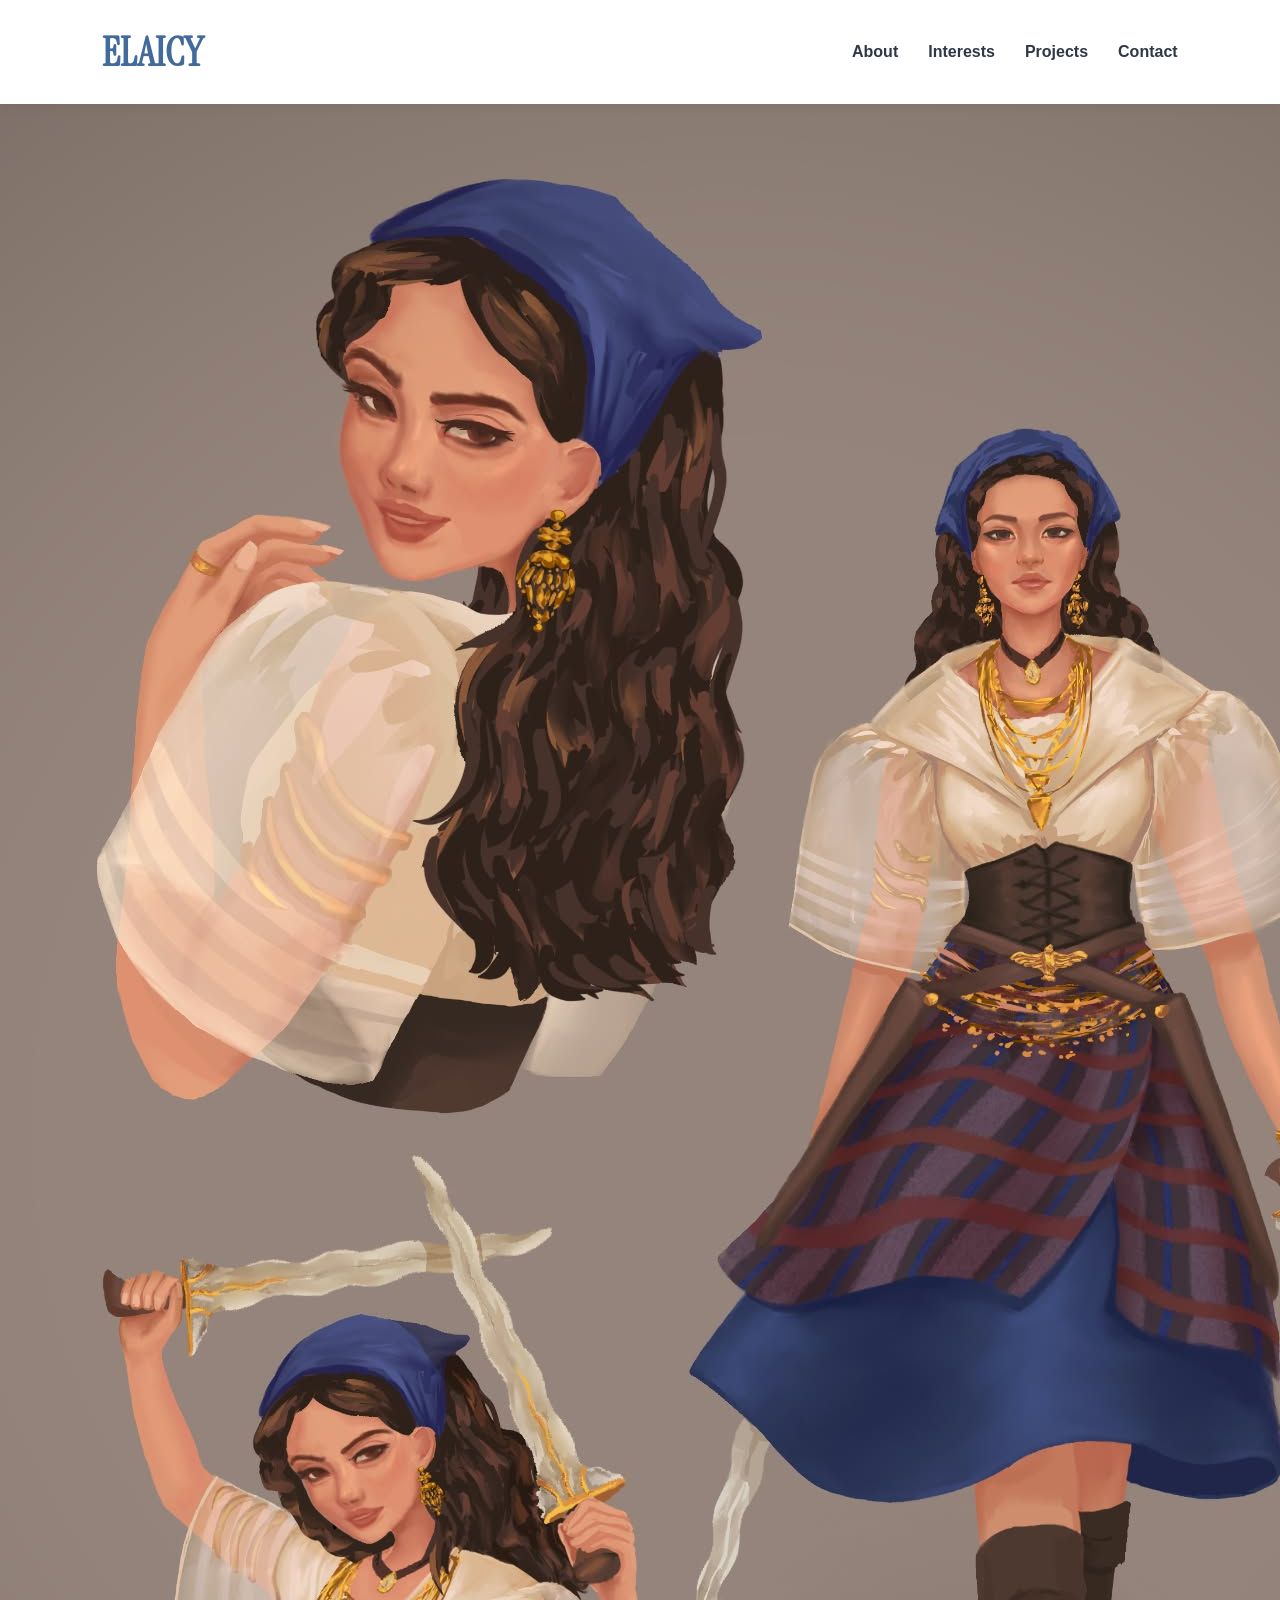
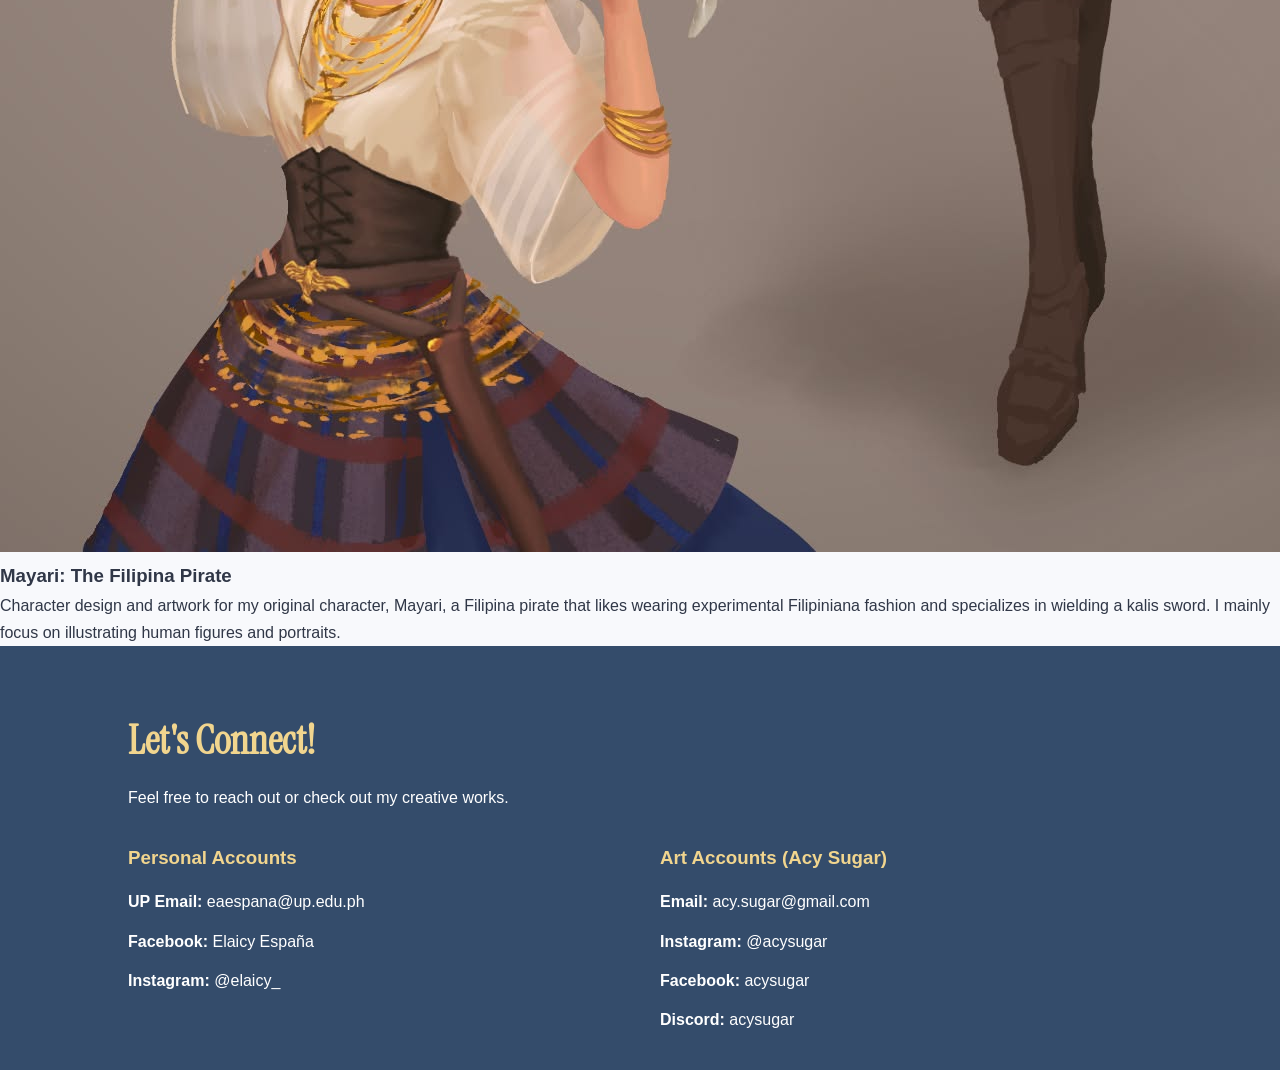
==== ang-namamanang-sakit.html @ eed2bb79 "Add HTML structure for creative portfolio This file contains the HTML structure for Elaicy A. España" ====
<!DOCTYPE html>
<html lang="en">
<head>
    <meta charset="UTF-8">
    <meta name="viewport" content="width=device-width, initial-scale=1.0">
    <meta name="description" content="Elaicy A. España's personal and creative portfolio featuring digital art, multimedia projects, and creative interests.">

    <title>Elaicy's Profile | Creative Portfolio</title>

    <link rel="stylesheet" href="mystyles.css">
    <link rel="preconnect" href="https://fonts.googleapis.com">
    <link rel="preconnect" href="https://fonts.gstatic.com" crossorigin>
    <link href="https://fonts.googleapis.com/css2?family=Instrument+Serif:ital@0;1&display=swap" rel="stylesheet">
</head>

<body>

    <header class="site-header">
        <nav class="navbar" aria-label="Main navigation">
            <h2 class="logo">ELAICY</h2>
            <ul class="nav-links">
                <li><a href="#about">About</a></li>
                <li><a href="#interests">Interests</a></li>
                <li><a href="#projects">Projects</a></li>
                <li><a href="#contact">Contact</a></li>
            </ul>
        </nav>
    </header>

    <main>
      <div class="project-page-image">
        <img src="images/mayari.png" alt="Mayari, the Filipina pirate character design" loading="lazy">
      </div>
      <div class="project-page-desc">
        <h3>Mayari: The Filipina Pirate</h3>
        <p>
        Character design and artwork for my original
        character, Mayari, a Filipina pirate that likes
        wearing experimental Filipiniana fashion and
        specializes in wielding a kalis sword.

        I mainly focus on illustrating human figures
        and portraits.
        </p>
      </div>
    </main>

     <footer class="site-footer" id="contact">
        <h2 class="header-special">Let's Connect!</h2>
        <p>Feel free to reach out or check out my creative works.</p>
        <div class="contact-grid">
            <div>
                <h3>Personal Accounts</h3>
                <ul>
                    <li>
                        <strong>UP Email:</strong>
                        <a href="mailto:eaespana@up.edu.ph">
                            eaespana@up.edu.ph
                        </a>
                    </li>
                    <li>
                        <strong>Facebook:</strong>
                        <a href="https://www.facebook.com/acyespana"
                           target="_blank"
                           rel="noopener noreferrer">
                            Elaicy España
                        </a>
                    </li>
                    <li>
                        <strong>Instagram:</strong>
                        <a href="https://www.instagram.com/elaicy_/"
                           target="_blank"
                           rel="noopener noreferrer">
                            @elaicy_
                        </a>
                    </li>
                </ul>
            </div>
            <div>
                <h3>Art Accounts (Acy Sugar)</h3>
                <ul>
                    <li>
                        <strong>Email:</strong>
                        <a href="mailto:acy.sugar@gmail.com">
                            acy.sugar@gmail.com
                        </a>
                    </li>
                    <li>
                        <strong>Instagram:</strong>
                        <a href="https://www.instagram.com/acysugar/"
                           target="_blank"
                           rel="noopener noreferrer">
                            @acysugar
                        </a>
                    </li>
                    <li>
                        <strong>Facebook:</strong>
                        <a href="https://www.facebook.com/profile.php?id=100063966826415"
                           target="_blank"
                           rel="noopener noreferrer">
                            acysugar
                        </a>
                    </li>
                    <li>
                        <strong>Discord:</strong>
                        <a href="https://discord.com/users/780408854332178442"
                           target="_blank"
                           rel="noopener noreferrer">
                            acysugar
                        </a>
                    </li>
                </ul>
            </div>
        </div>
    </footer>
</body>
</html>
---- mystyles.css ----
* {
    margin: 0;
    padding: 0;
    box-sizing: border-box;
}

html {
    scroll-behavior: smooth;
    scroll-padding-top: 90px;
}

body {
    font-family: Arial, Helvetica, sans-serif;
    background-color: #f8f9fc;
    color: #303747;
    line-height: 1.7;
}

.site-header {
    background-color: #ffffff;
    padding: 18px 8%;
    position: sticky;
    top: 0;
    z-index: 100;
    box-shadow: 0 2px 12px rgba(0, 0, 0, 0.06);
}

.navbar {
    display: flex;
    justify-content: space-between;
    align-items: center;
    gap: 20px;
}

.logo {
    color: #426b9b;
    font-family: "Instrument Serif", serif;
    font-size: 2.5rem;
}

.nav-links {
    display: flex;
    list-style: none;
    gap: 30px;
}

.nav-links a {
    text-decoration: none;
    color: #303747;
    font-weight: bold;
    transition: color 0.3s ease;
}

.nav-links a:hover {
    color: #e2ad42;
}

.about-section {
    display: flex;
    align-items: center;
    justify-content: center;
    gap: 55px;

    padding: 90px 10%;
    max-width: 1400px;
    margin: auto;
}

.profile-pic {
    flex: 1;
    max-width: 380px;
}

.profile-pic img {
    width: 100%;
    height: auto;
    display: block;
    border-radius: 20px;
    box-shadow: -12px 12px 0 #e9d28d;
}

.header-special {
    font-family: "Instrument Serif", serif;
}

.about-content {
    flex: 1.5;
}

.subtitle {
    color: #b88b36;
    font-weight: bold;
    letter-spacing: 3px;
    font-size: 0.8rem;
    margin-bottom: 12px;
}

.about-content h1 {
    color: #426b9b;
    line-height: 1.2;
    margin-bottom: 22px;
}

.about-content p {
    margin-bottom: 15px;
}

.bonus {
    background-color: #edf2fa;
    padding: 15px;
    border-left: 4px solid #e2ad42;
    border-radius: 5px;
}

.interests-section,
.projects-section {
    padding: 75px 10%;
    text-align: center;
}

.interests-section h2,
.projects-section h2 {
    color: #426b9b;
    margin-bottom: 10px;
}

.section-intro {
    color: #777f8e;
    margin-bottom: 35px;
}

.interests-grid {
    display: grid;
    grid-template-columns: repeat(3, 1fr);
    gap: 25px;
    text-align: left;
}

.interest-card {
    background-color: #ffffff;
    padding: 30px;
    border-radius: 15px;
    border-bottom: 5px solid #e9d28d;
    box-shadow: 0 5px 20px rgba(0, 0, 0, 0.04);
    transition: transform 0.3s ease;
}

.interest-card:hover {
    transform: translateY(-7px);
}

.interest-card h3 {
    color: #426b9b;
    margin-bottom: 12px;
}

.projects-section {
    background-color: #edf2fa;
}

.projects-grid {
    display: grid;
    grid-template-columns: repeat(2, 1fr);
    gap: 30px;
    text-align: left;
}

.project-card {
    background-color: #ffffff;
    border-radius: 15px;
    overflow: hidden;
    box-shadow: 0 5px 20px rgba(0, 0, 0, 0.05);
    transition: transform 0.3s ease,
                box-shadow 0.3s ease;
}

.project-card:hover {
    transform: translateY(-6px);
    box-shadow: 0 10px 25px rgba(0, 0, 0, 0.1);
}

.project-card img {
    width: 100%;
    height: 280px;
    object-fit: cover;
    display: block;
}

.project-content {
    padding: 25px;
}

.project-content h3 {
    color: #426b9b;
    margin-bottom: 12px;
    font-size: 1.3rem;
}

.project-content p {
    color: #555e6d;
}

.site-footer {
    background-color: #344c6b;
    color: #ffffff;
    padding: 60px 10% 25px;
}

.site-footer h2 {
    color: #f1d58e;
    font-size: 2.5rem;
    margin-bottom: 10px;
}

.site-footer > p {
    margin-bottom: 30px;
}

.contact-grid {
    display: grid;
    grid-template-columns: repeat(2, 1fr);
    gap: 40px;
}

.contact-grid h3 {
    color: #f1d58e;
    margin-bottom: 15px;
}

.contact-grid ul {
    list-style: none;
}

.contact-grid li {
    margin-bottom: 12px;
}

.contact-grid a {
    color: #ffffff;
    text-decoration: none;
    transition: color 0.3s ease;
}

.contact-grid a:hover {
    color: #f1d58e;
    text-decoration: underline;
}

.copyright {
    text-align: center;
    font-size: 13px;
    margin-top: 50px;
    padding-top: 20px;
    border-top: 1px solid rgba(255, 255, 255, 0.2);
    color: #dce3ed;
}

@media screen and (max-width: 768px) {

    .site-header {
        padding: 15px 5%;
    }

    .navbar {
        flex-direction: column;
        gap: 12px;
    }

    .nav-links {
        gap: 20px;
    }

    .about-section {
        flex-direction: column;
        padding: 55px 7%;
        text-align: center;
    }

    .profile-pic {
        max-width: 300px;
    }

    .about-content h1 {
        font-size: 30px;
    }

    .interests-section,
    .projects-section {
        padding: 55px 7%;
    }

    .interests-grid,
    .projects-grid {
        grid-template-columns: 1fr;
    }

    .contact-grid {
        grid-template-columns: 1fr;
        gap: 25px;
    }

    .site-footer {
        padding: 45px 7% 20px;
    }
}

@media screen and (max-width: 400px) {

    .logo {
        font-size: 21px;
    }

    .nav-links {
        gap: 14px;
    }

    .nav-links a {
        font-size: 14px;
    }

    .project-card img {
        height: 220px;
    }
}

a:focus-visible {
    outline: 3px solid #e2ad42;
    outline-offset: 4px;
}

@media (prefers-reduced-motion: reduce) {
    html {
        scroll-behavior: auto;
    }

    *,
    *::before,
    *::after {
        transition-duration: 0.01ms !important;
        animation-duration: 0.01ms !important;
    }
}
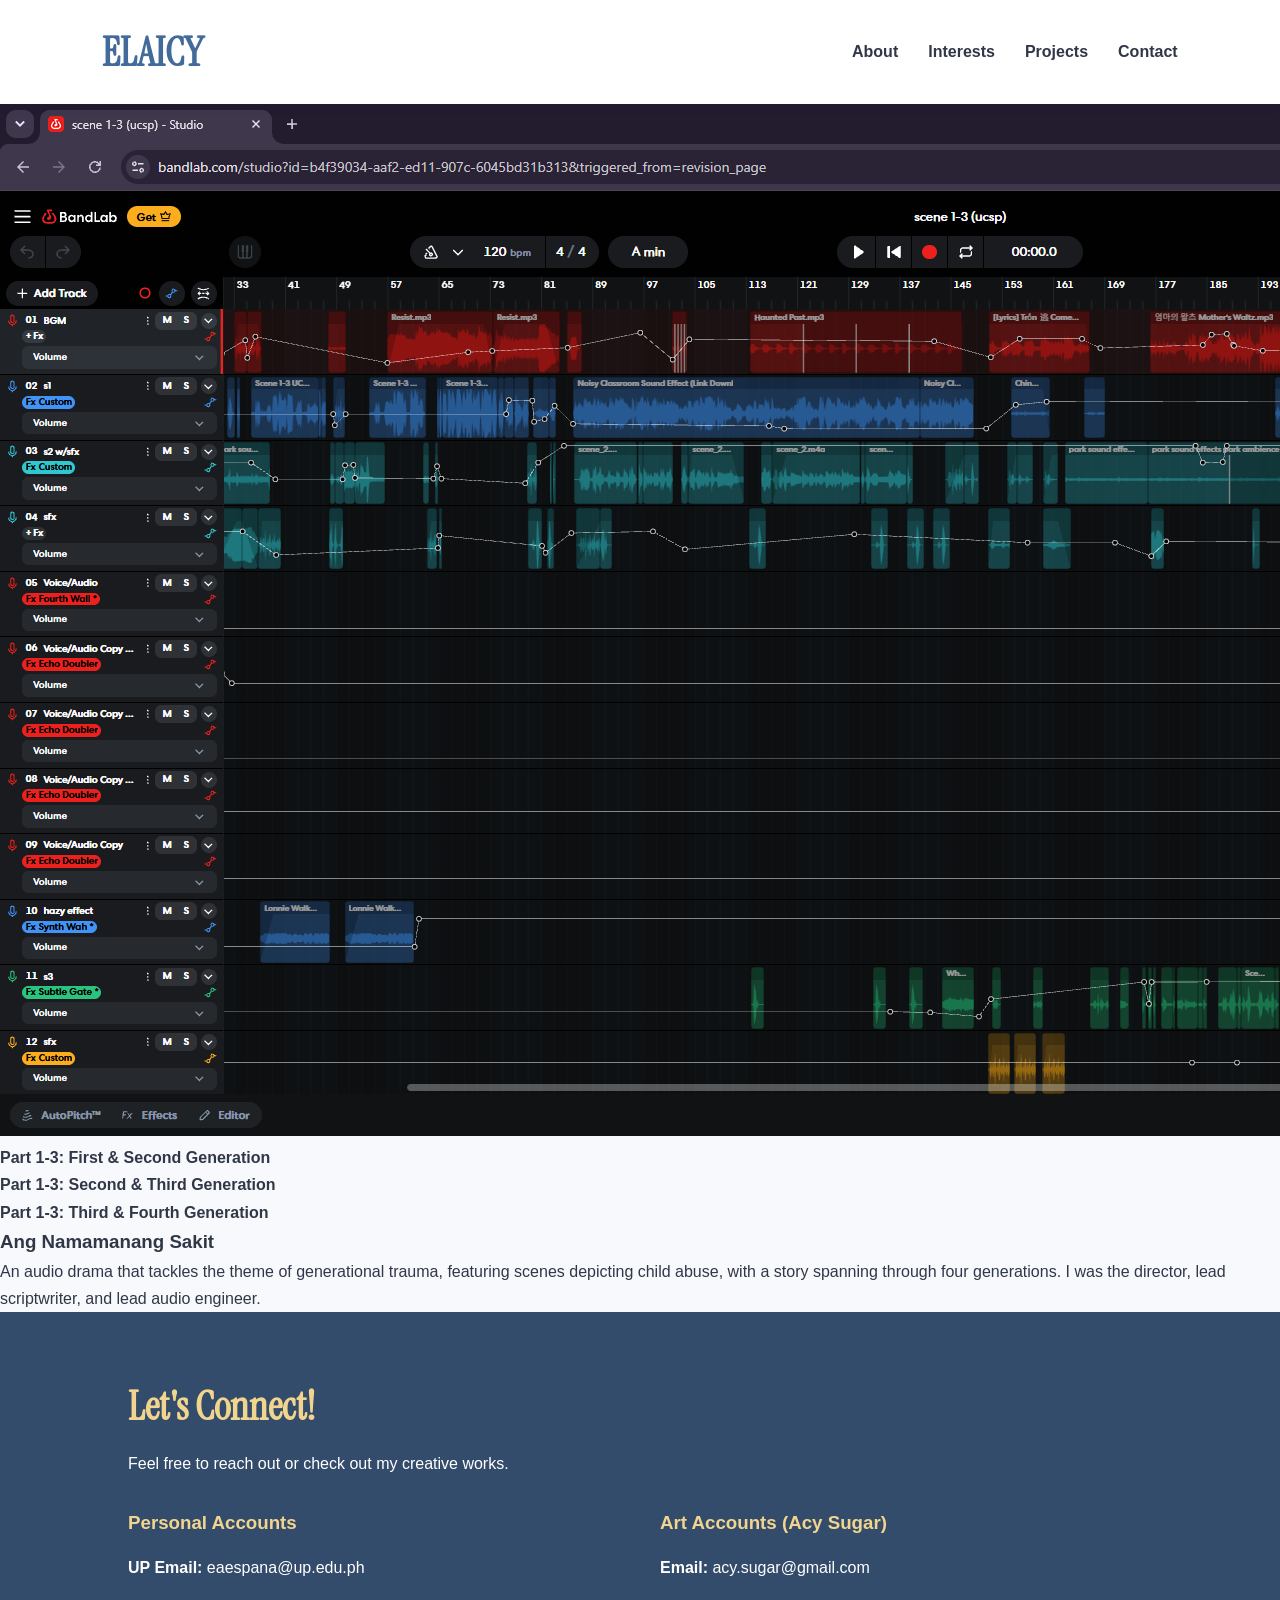
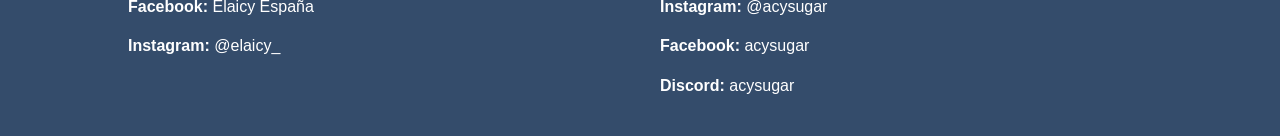
==== commit bc0d7e07: "Modify title and enhance audio project details Updated the title and added audio sections for the pr" ====
--- a/ang-namamanang-sakit.html
+++ b/ang-namamanang-sakit.html
@@ -5,7 +5,7 @@
     <meta name="viewport" content="width=device-width, initial-scale=1.0">
     <meta name="description" content="Elaicy A. España's personal and creative portfolio featuring digital art, multimedia projects, and creative interests.">
 
-    <title>Elaicy's Profile | Creative Portfolio</title>
+    <title>Elaicy's Profile | Ang Namamanang Sakit</title>
 
     <link rel="stylesheet" href="mystyles.css">
     <link rel="preconnect" href="https://fonts.googleapis.com">
@@ -29,18 +29,31 @@
 
     <main>
       <div class="project-page-image">
-        <img src="images/mayari.png" alt="Mayari, the Filipina pirate character design" loading="lazy">
+        <img src="images/ang namamanang sakit.png" alt="Ang Namamanang Sakit audio drama project" loading="lazy">
       </div>
+      <div class="project-page-audio">
+        <div class="audio-title">
+          <h4>Part 1-3: First &amp; Second Generation</h4>
+          <audio src="audio/ans-part123.mp3"></audio>
+        </div>
+        <div class="audio-title">
+          <h4>Part 1-3: Second &amp; Third Generation</h4>
+          <audio src="audio/ans-part45.mp3"></audio>
+        </div>
+        <div class="audio-title">
+          <h4>Part 1-3: Third &amp; Fourth Generation</h4>
+          <audio src="audio/ans-part6.mp3"></audio>
+        </div>
       <div class="project-page-desc">
-        <h3>Mayari: The Filipina Pirate</h3>
+        <h3>Ang Namamanang Sakit</h3>
         <p>
-        Character design and artwork for my original
-        character, Mayari, a Filipina pirate that likes
-        wearing experimental Filipiniana fashion and
-        specializes in wielding a kalis sword.
+          An audio drama that tackles the theme of
+          generational trauma, featuring scenes 
+          depicting child abuse, with a story 
+          spanning through four generations.
 
-        I mainly focus on illustrating human figures
-        and portraits.
+          I was the director, lead scriptwriter,
+          and lead audio engineer.
         </p>
       </div>
     </main>
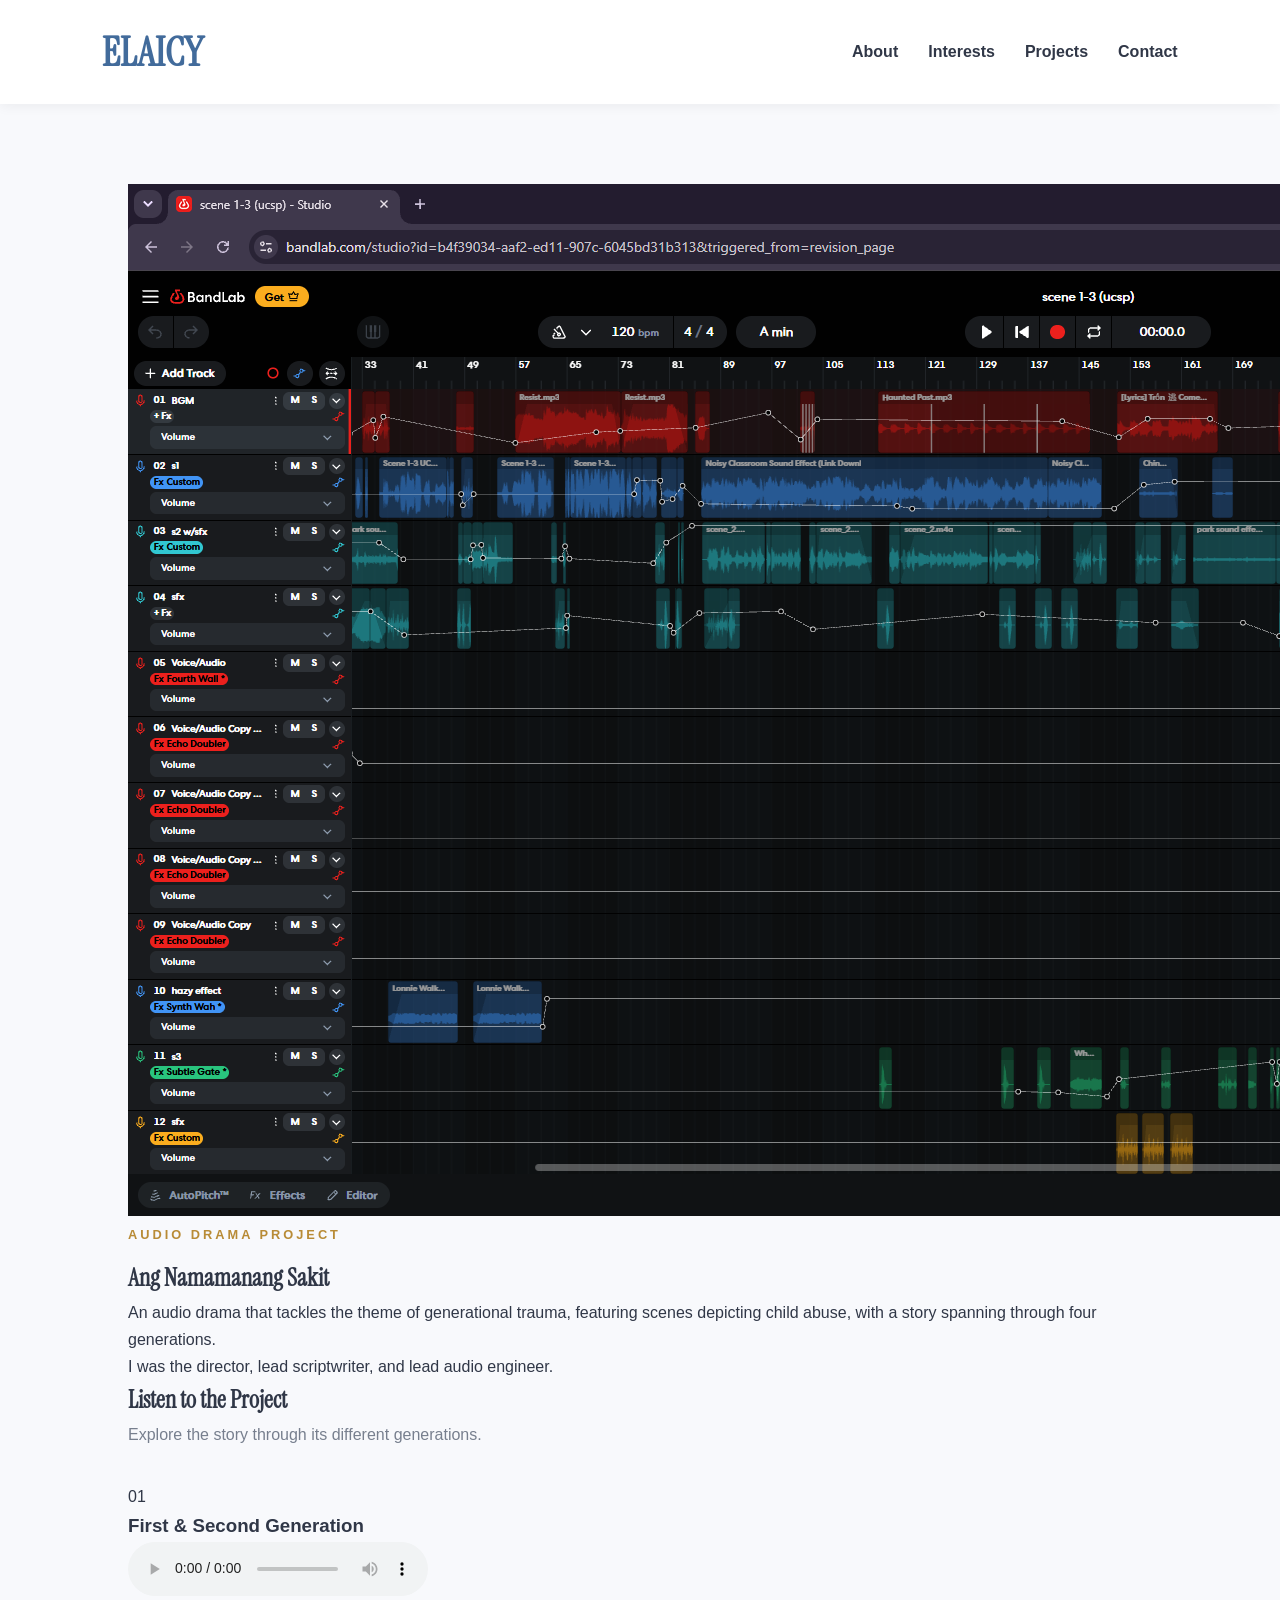
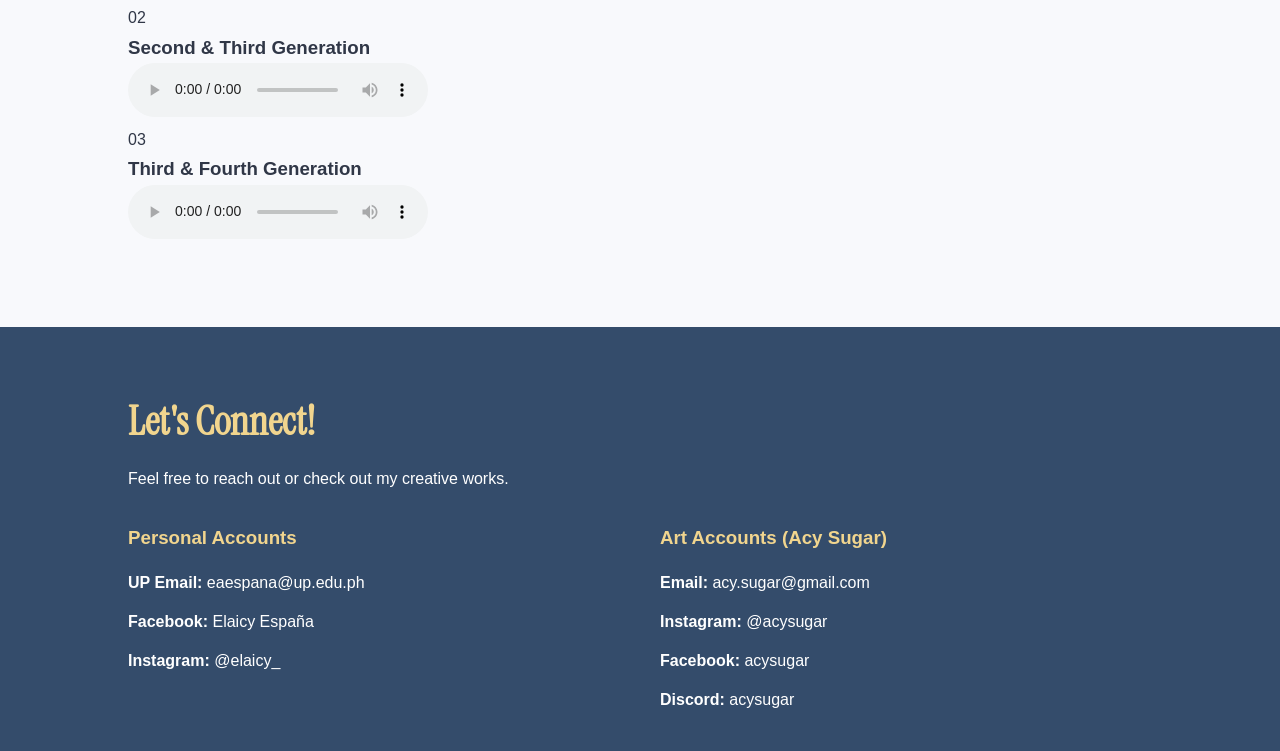
==== commit a455f5e4: "Update ang-namamanang-sakit.html" ====
--- a/ang-namamanang-sakit.html
+++ b/ang-namamanang-sakit.html
@@ -19,43 +19,69 @@
         <nav class="navbar" aria-label="Main navigation">
             <h2 class="logo">ELAICY</h2>
             <ul class="nav-links">
-                <li><a href="#about">About</a></li>
-                <li><a href="#interests">Interests</a></li>
-                <li><a href="#projects">Projects</a></li>
+                <li><a href="index.html#about">About</a></li>
+                <li><a href="index.html#interests">Interests</a></li>
+                <li><a href="index.html#projects">Projects</a></li>
                 <li><a href="#contact">Contact</a></li>
             </ul>
         </nav>
     </header>
 
-    <main>
-      <div class="project-page-image">
-        <img src="images/ang namamanang sakit.png" alt="Ang Namamanang Sakit audio drama project" loading="lazy">
-      </div>
-      <div class="project-page-audio">
-        <div class="audio-title">
-          <h4>Part 1-3: First &amp; Second Generation</h4>
-          <audio src="audio/ans-part123.mp3"></audio>
-        </div>
-        <div class="audio-title">
-          <h4>Part 1-3: Second &amp; Third Generation</h4>
-          <audio src="audio/ans-part45.mp3"></audio>
-        </div>
-        <div class="audio-title">
-          <h4>Part 1-3: Third &amp; Fourth Generation</h4>
-          <audio src="audio/ans-part6.mp3"></audio>
-        </div>
-      <div class="project-page-desc">
-        <h3>Ang Namamanang Sakit</h3>
-        <p>
-          An audio drama that tackles the theme of
-          generational trauma, featuring scenes 
-          depicting child abuse, with a story 
-          spanning through four generations.
-
-          I was the director, lead scriptwriter,
-          and lead audio engineer.
-        </p>
-      </div>
+    <main class="project-page">
+        <section class="project-hero">
+            <div class="project-page-image">
+                <img src="images/ang namamanang sakit.png"
+                     alt="Ang Namamanang Sakit audio drama project">
+            </div>
+    
+            <div class="project-page-desc">
+                <p class="subtitle">AUDIO DRAMA PROJECT</p>
+                <h1 class="header-special">Ang Namamanang Sakit</h1>
+                <p>
+                    An audio drama that tackles the theme of
+                    generational trauma, featuring scenes depicting
+                    child abuse, with a story spanning through
+                    four generations.
+                </p>
+                <p>
+                    I was the director, lead scriptwriter,
+                    and lead audio engineer.
+                </p>
+            </div>
+        </section>
+    
+        <section class="project-audio-section">
+            <h2 class="header-special">Listen to the Project</h2>
+            <p class="section-intro">
+                Explore the story through its different generations.
+            </p>
+            <div class="project-page-audio">
+                <div class="audio-card">
+                    <span class="audio-number">01</span>
+                    <h3>First &amp; Second Generation</h3>
+                    <audio controls preload="metadata">
+                        <source src="audio/ans-part123.mp3" type="audio/mpeg">
+                        Your browser does not support audio playback.
+                    </audio>
+                </div>
+                <div class="audio-card">
+                    <span class="audio-number">02</span>
+                    <h3>Second &amp; Third Generation</h3>
+                    <audio controls preload="metadata">
+                        <source src="audio/ans-part45.mp3" type="audio/mpeg">
+                        Your browser does not support audio playback.
+                    </audio>
+                </div>
+                <div class="audio-card">
+                    <span class="audio-number">03</span>
+                    <h3>Third &amp; Fourth Generation</h3>
+                    <audio controls preload="metadata">
+                        <source src="audio/ans-part6.mp3" type="audio/mpeg">
+                        Your browser does not support audio playback.
+                    </audio>
+                </div>
+            </div>
+        </section>
     </main>
 
      <footer class="site-footer" id="contact">
--- a/mystyles.css
+++ b/mystyles.css
@@ -179,6 +179,12 @@
     box-shadow: 0 10px 25px rgba(0, 0, 0, 0.1);
 }
 
+.product-card a,
+.product-card a h3,
+.product-card a p, {
+    text-decoration: none;
+}
+
 .project-card img {
     width: 100%;
     height: 280px;
@@ -255,6 +261,66 @@
     color: #dce3ed;
 }
 
+.project-page {
+    max-width: 1400px;
+    margin: auto;
+    padding: 80px 10%;
+}
+
+.project-gallery-three {
+    display: grid;
+    grid-template-columns: repeat(2, 1fr);
+    gap: 20px;
+    margin-bottom: 35px;
+}
+
+.project-gallery-three img {
+    width: 100%;
+    height: auto;
+    display: block;
+    border-radius: 15px;
+    box-shadow: 0 5px 15px rgba(0, 0, 0, 0.06);
+}
+
+.project-gallery-three img:last-child {
+    grid-column: 1 / -1;
+}
+
+.project-gallery-landscape {
+    width: 100%;
+    margin-bottom: 35px;
+}
+
+.project-gallery-landscape img {
+    display: block;
+    width: 100%;
+    height: auto;
+    border-radius: 15px;
+    box-shadow: 0 5px 15px rgba(0, 0, 0, 0.06);
+}
+
+.project-hero-portrait {
+    display: grid;
+    grid-template-columns: 0.8fr 1.2fr;
+    align-items: center;
+    gap: 55px;
+}
+
+.project-gallery-portrait {
+    width: 100%;
+    max-width: 420px;
+    margin: auto;
+}
+
+.project-gallery-portrait img {
+    display: block;
+    width: 100%;
+    height: auto;
+    border-radius: 15px;
+    box-shadow: -12px 12px 0 #e9d28d;
+}
+
+
 @media screen and (max-width: 768px) {
 
     .site-header {
@@ -302,6 +368,23 @@
     .site-footer {
         padding: 45px 7% 20px;
     }
+
+    .project-page {
+        padding: 50px 7%;
+    }
+    
+    .project-gallery-three {
+        gap: 12px;
+    }
+
+    .project-hero-portrait {
+        grid-template-columns: 1fr;
+        gap: 35px;
+    }
+
+    .project-gallery-portrait {
+        max-width: 350px;
+    }
 }
 
 @media screen and (max-width: 400px) {
@@ -318,8 +401,20 @@
         font-size: 14px;
     }
 
+    .project-page {
+        padding: 35px 5%;
+    }
+
     .project-card img {
         height: 220px;
+    }
+    
+    .project-gallery-three {
+        grid-template-columns: 1fr;
+    }
+
+    .project-gallery-three img:last-child {
+        grid-column: auto;
     }
 }
 
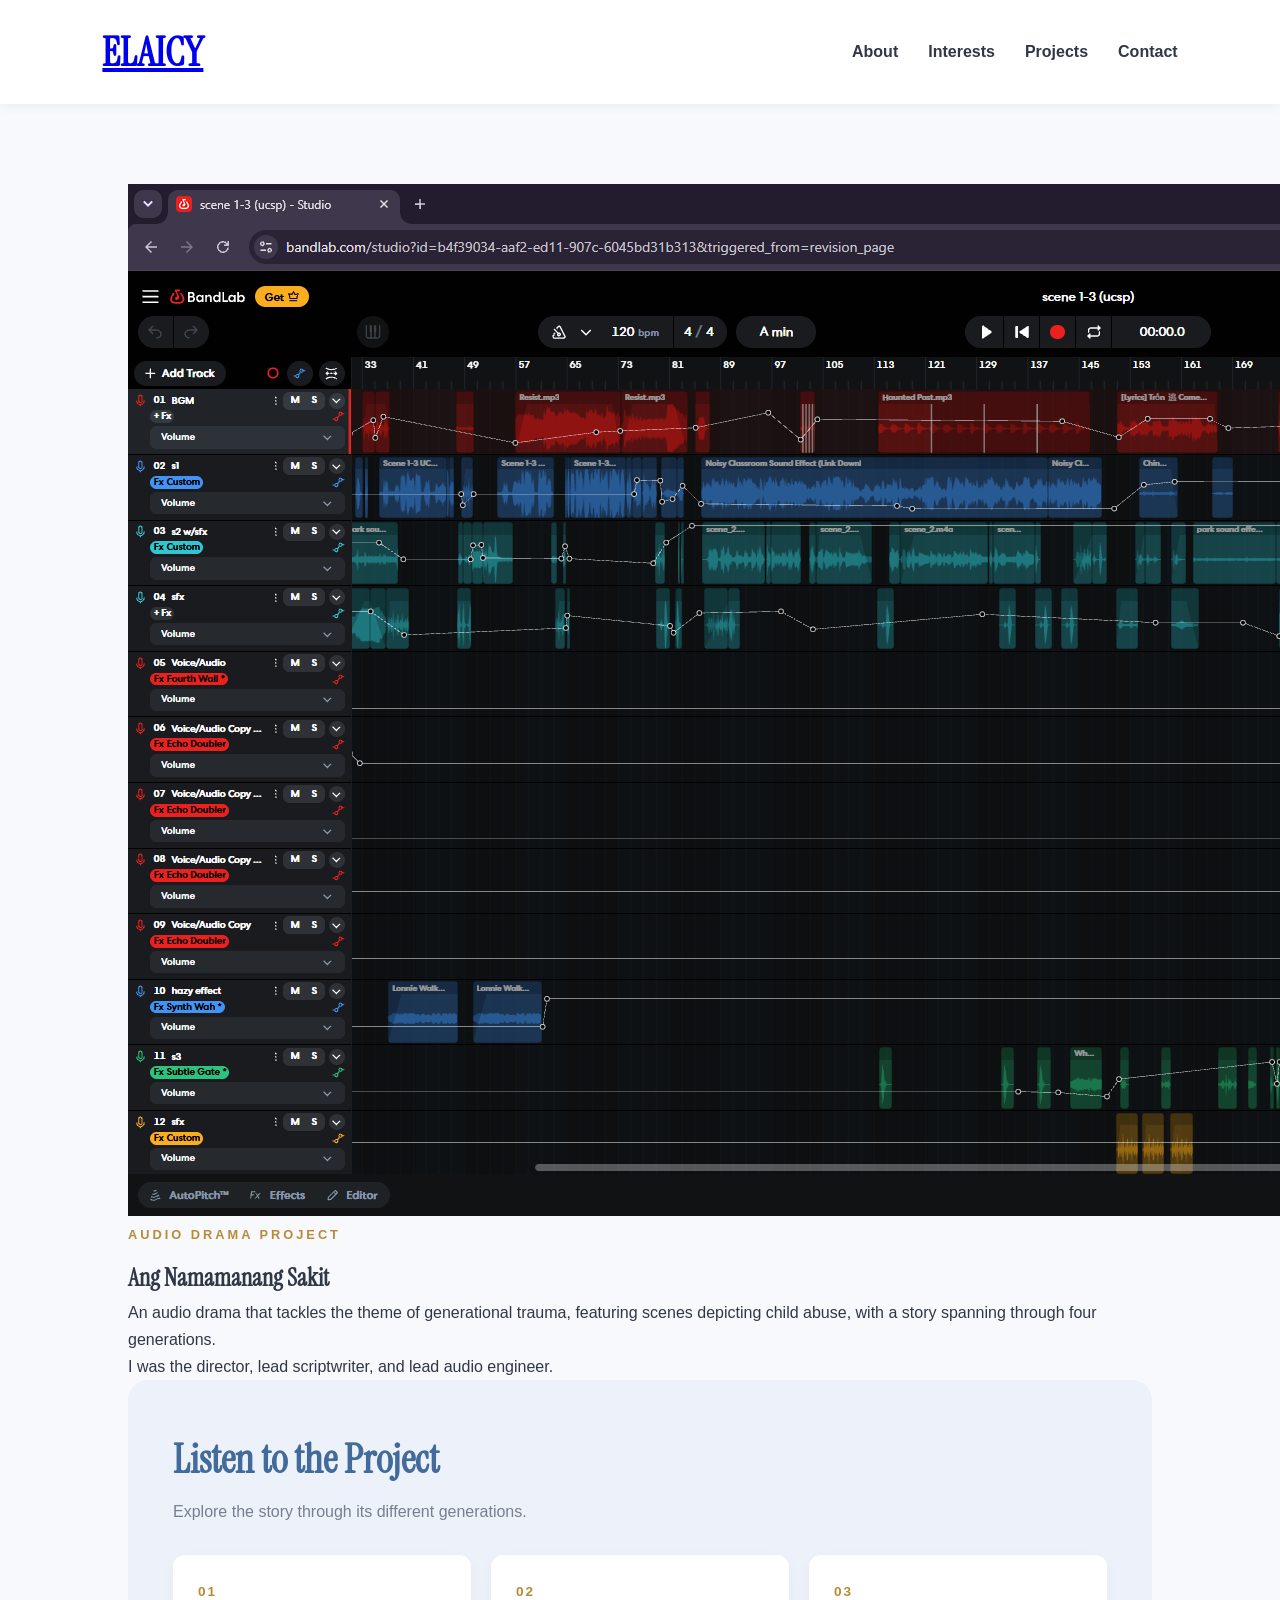
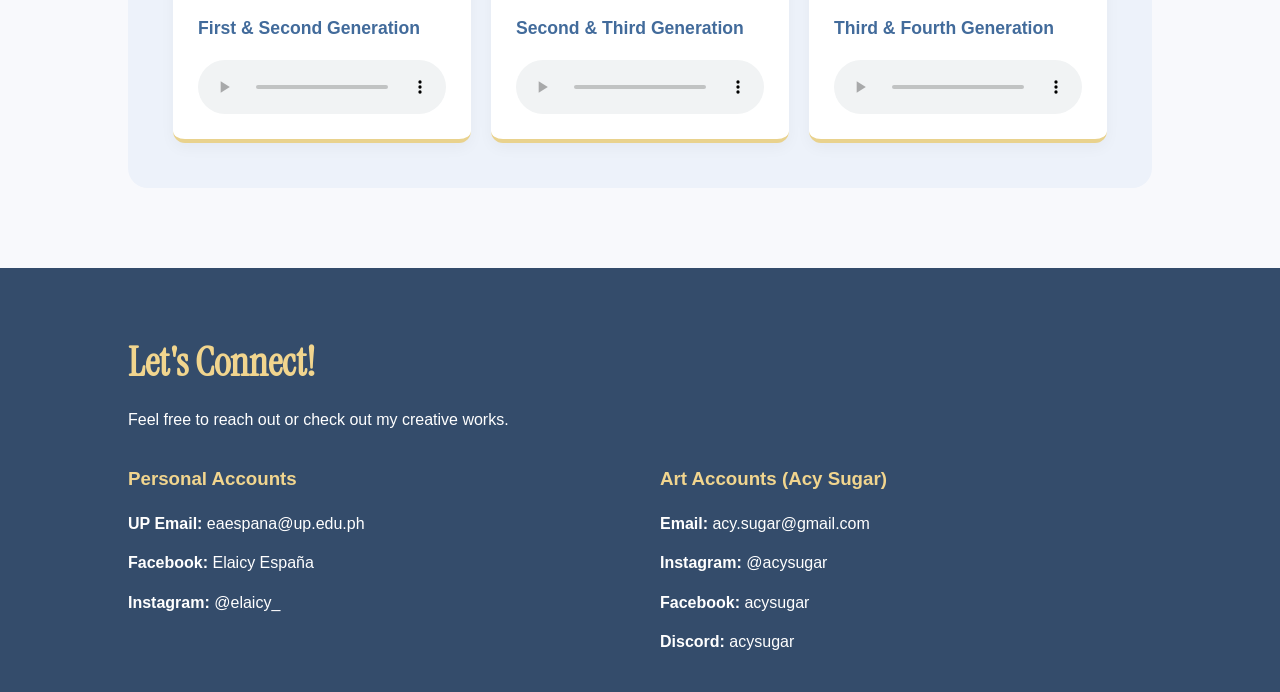
==== commit 60741d1b: "Update logo to be a clickable link" ====
--- a/ang-namamanang-sakit.html
+++ b/ang-namamanang-sakit.html
@@ -17,7 +17,7 @@
 
     <header class="site-header">
         <nav class="navbar" aria-label="Main navigation">
-            <h2 class="logo">ELAICY</h2>
+            <h2 class="logo"><a href="index.html">ELAICY</a></h2>
             <ul class="nav-links">
                 <li><a href="index.html#about">About</a></li>
                 <li><a href="index.html#interests">Interests</a></li>
--- a/mystyles.css
+++ b/mystyles.css
@@ -299,6 +299,64 @@
     box-shadow: 0 5px 15px rgba(0, 0, 0, 0.06);
 }
 
+.project-audio-section {
+    background-color: #edf2fa;
+    padding: 45px;
+    border-radius: 20px;
+}
+
+.project-audio-section h2 {
+    font-family: "Instrument Serif", serif;
+    font-size: 2.5rem;
+    color: #426b9b;
+    margin-bottom: 5px;
+}
+
+.project-audio-section .section-intro {
+    margin-bottom: 30px;
+}
+
+.project-page-audio {
+    display: grid;
+    grid-template-columns: repeat(3, 1fr);
+    gap: 20px;
+}
+
+.audio-card {
+    background-color: #ffffff;
+    padding: 25px;
+    border-radius: 12px;
+    border-bottom: 4px solid #e9d28d;
+    box-shadow: 0 5px 15px rgba(0, 0, 0, 0.04);
+    transition: transform 0.3s ease;
+}
+
+.audio-card:hover {
+    transform: translateY(-5px);
+}
+
+.audio-number {
+    display: block;
+    color: #b88b36;
+    font-weight: bold;
+    font-size: 0.85rem;
+    letter-spacing: 2px;
+    margin-bottom: 12px;
+}
+
+.audio-card h3 {
+    color: #426b9b;
+    font-size: 1.1rem;
+    margin-bottom: 20px;
+    line-height: 1.4;
+}
+
+.audio-card audio {
+    display: block;
+    width: 100%;
+    max-width: 100%;
+}
+
 .project-hero-portrait {
     display: grid;
     grid-template-columns: 0.8fr 1.2fr;
@@ -377,6 +435,18 @@
         gap: 12px;
     }
 
+    .project-audio-section {
+        padding: 25px;
+    }
+
+    .project-audio-section h2 {
+        font-size: 2rem;
+    }
+
+    .audio-card {
+        padding: 22px;
+    }
+
     .project-hero-portrait {
         grid-template-columns: 1fr;
         gap: 35px;
@@ -415,6 +485,10 @@
 
     .project-gallery-three img:last-child {
         grid-column: auto;
+    }
+
+    .project-audio-section {
+        padding: 20px 15px;
     }
 }
 
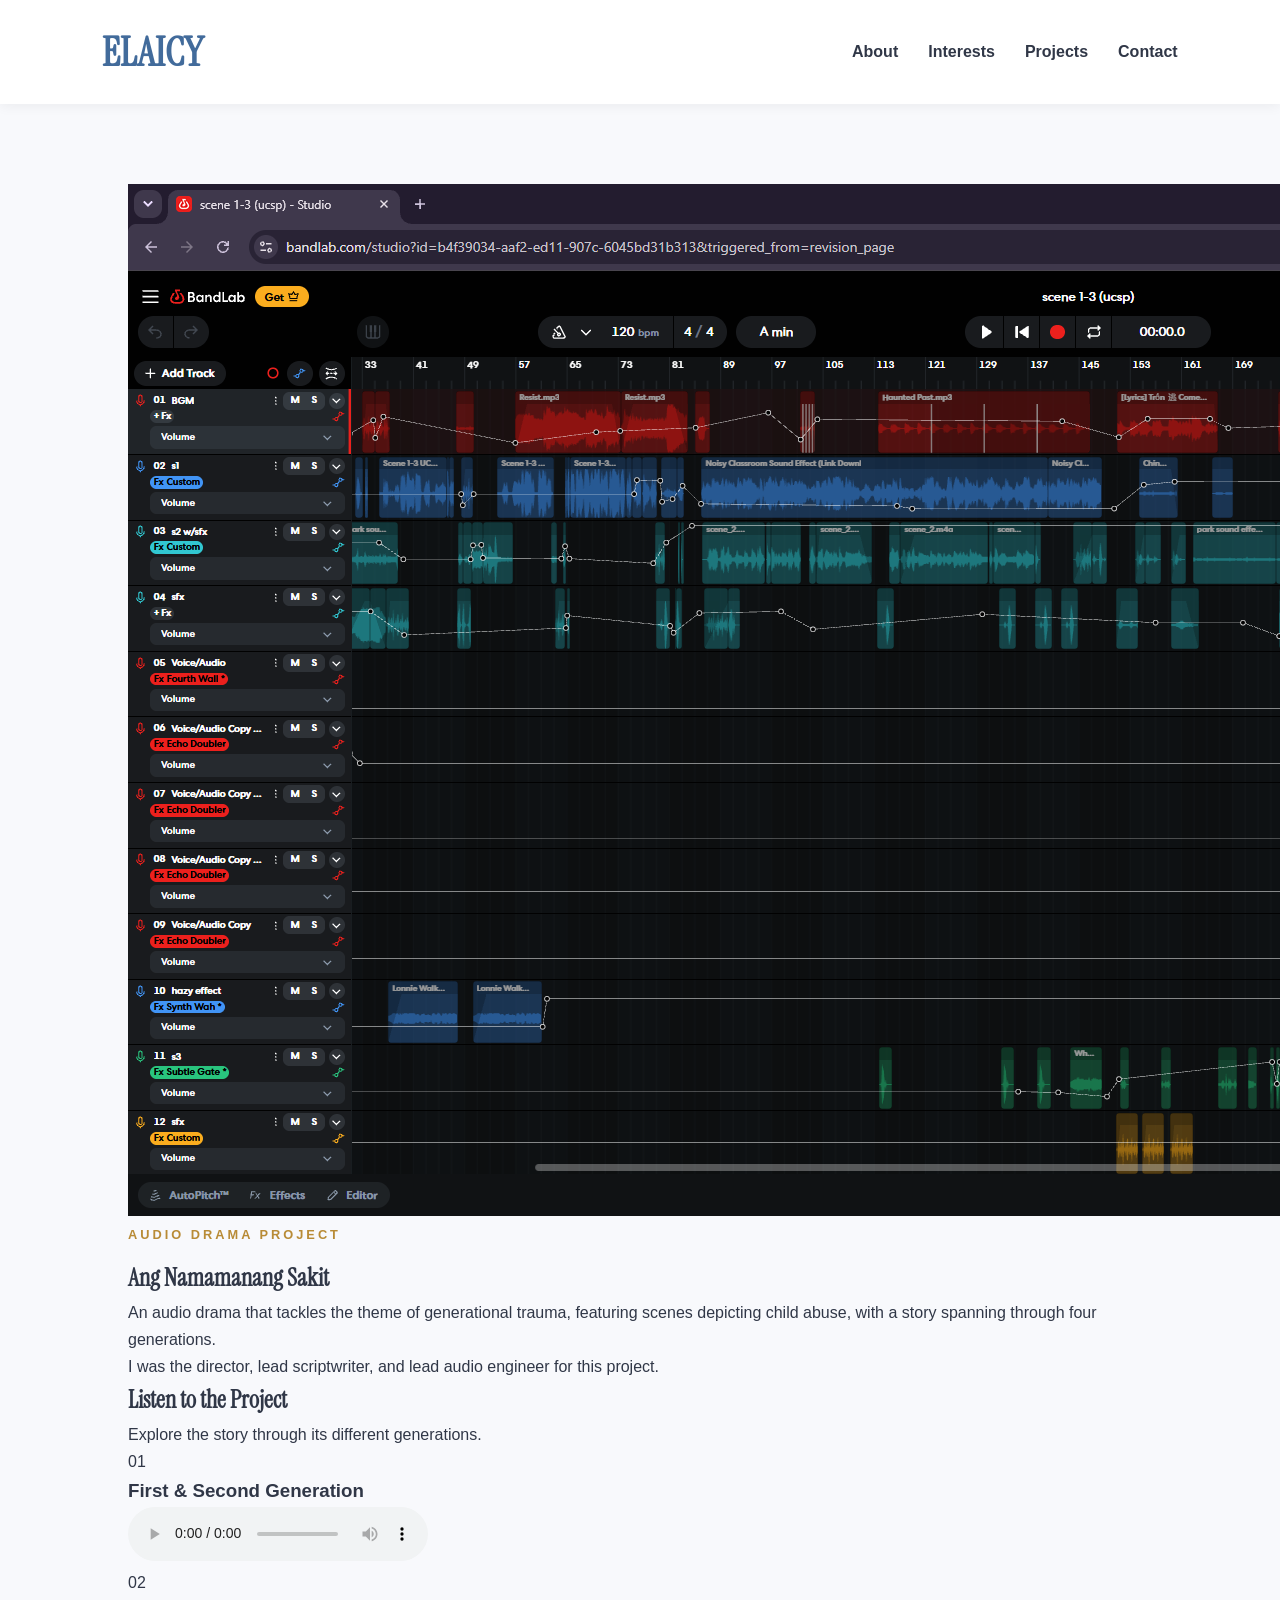
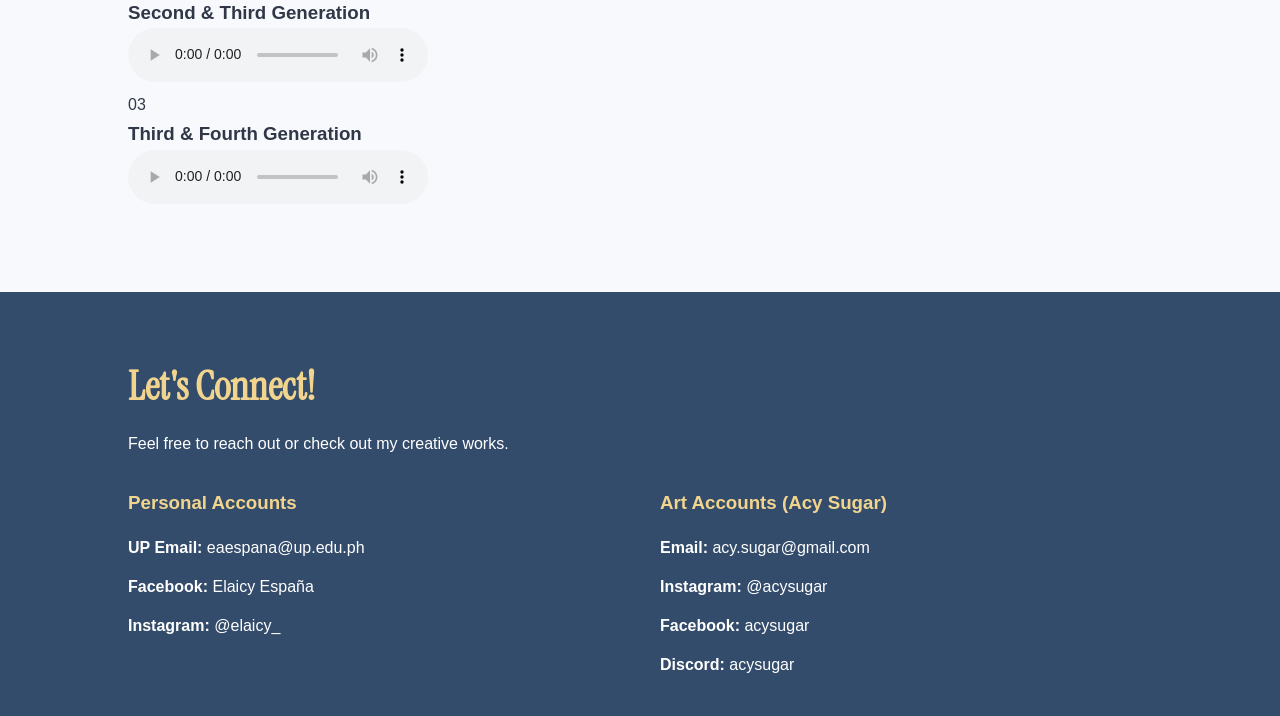
==== commit 30c2651e: "Refactor HTML structure and class names" ====
--- a/ang-namamanang-sakit.html
+++ b/ang-namamanang-sakit.html
@@ -14,7 +14,6 @@
 </head>
 
 <body>
-
     <header class="site-header">
         <nav class="navbar" aria-label="Main navigation">
             <h2 class="logo"><a href="index.html">ELAICY</a></h2>
@@ -26,54 +25,53 @@
             </ul>
         </nav>
     </header>
-
-    <main class="project-page">
-        <section class="project-hero">
-            <div class="project-page-image">
+    
+    <main class="project-page ans-project-page">
+        <section class="ans-project-hero">
+            <div class="ans-project-image">
                 <img src="images/ang namamanang sakit.png"
                      alt="Ang Namamanang Sakit audio drama project">
             </div>
-    
-            <div class="project-page-desc">
+
+            <div class="ans-project-desc">
                 <p class="subtitle">AUDIO DRAMA PROJECT</p>
                 <h1 class="header-special">Ang Namamanang Sakit</h1>
                 <p>
-                    An audio drama that tackles the theme of
-                    generational trauma, featuring scenes depicting
-                    child abuse, with a story spanning through
-                    four generations.
+                    An audio drama that tackles the theme of generational
+                    trauma, featuring scenes depicting child abuse, with a
+                    story spanning through four generations.
                 </p>
                 <p>
-                    I was the director, lead scriptwriter,
-                    and lead audio engineer.
+                    I was the director, lead scriptwriter, and lead audio
+                    engineer for this project.
                 </p>
             </div>
         </section>
     
-        <section class="project-audio-section">
+        <section class="ans-audio-section">
             <h2 class="header-special">Listen to the Project</h2>
-            <p class="section-intro">
+            <p class="ans-audio-intro">
                 Explore the story through its different generations.
             </p>
-            <div class="project-page-audio">
-                <div class="audio-card">
-                    <span class="audio-number">01</span>
+            <div class="ans-audio-grid">
+                <div class="ans-audio-card">
+                    <span class="ans-audio-number">01</span>
                     <h3>First &amp; Second Generation</h3>
                     <audio controls preload="metadata">
                         <source src="audio/ans-part123.mp3" type="audio/mpeg">
                         Your browser does not support audio playback.
                     </audio>
                 </div>
-                <div class="audio-card">
-                    <span class="audio-number">02</span>
+                <div class="ans-audio-card">
+                    <span class="ans-audio-number">02</span>
                     <h3>Second &amp; Third Generation</h3>
                     <audio controls preload="metadata">
                         <source src="audio/ans-part45.mp3" type="audio/mpeg">
                         Your browser does not support audio playback.
                     </audio>
                 </div>
-                <div class="audio-card">
-                    <span class="audio-number">03</span>
+                <div class="ans-audio-card">
+                    <span class="ans-audio-number">03</span>
                     <h3>Third &amp; Fourth Generation</h3>
                     <audio controls preload="metadata">
                         <source src="audio/ans-part6.mp3" type="audio/mpeg">
--- a/mystyles.css
+++ b/mystyles.css
@@ -38,6 +38,11 @@
     font-size: 2.5rem;
 }
 
+.logo a {
+    color: #426b9b;
+    text-decoration: none;
+}
+
 .nav-links {
     display: flex;
     list-style: none;
@@ -179,10 +184,9 @@
     box-shadow: 0 10px 25px rgba(0, 0, 0, 0.1);
 }
 
-.product-card a,
-.product-card a h3,
-.product-card a p, {
+.project-card a {
     text-decoration: none;
+    color: inherit;
 }
 
 .project-card img {
@@ -267,6 +271,10 @@
     padding: 80px 10%;
 }
 
+#love-through-a-prism {
+    margin-bottom: 40px;
+}
+
 .project-gallery-three {
     display: grid;
     grid-template-columns: repeat(2, 1fr);
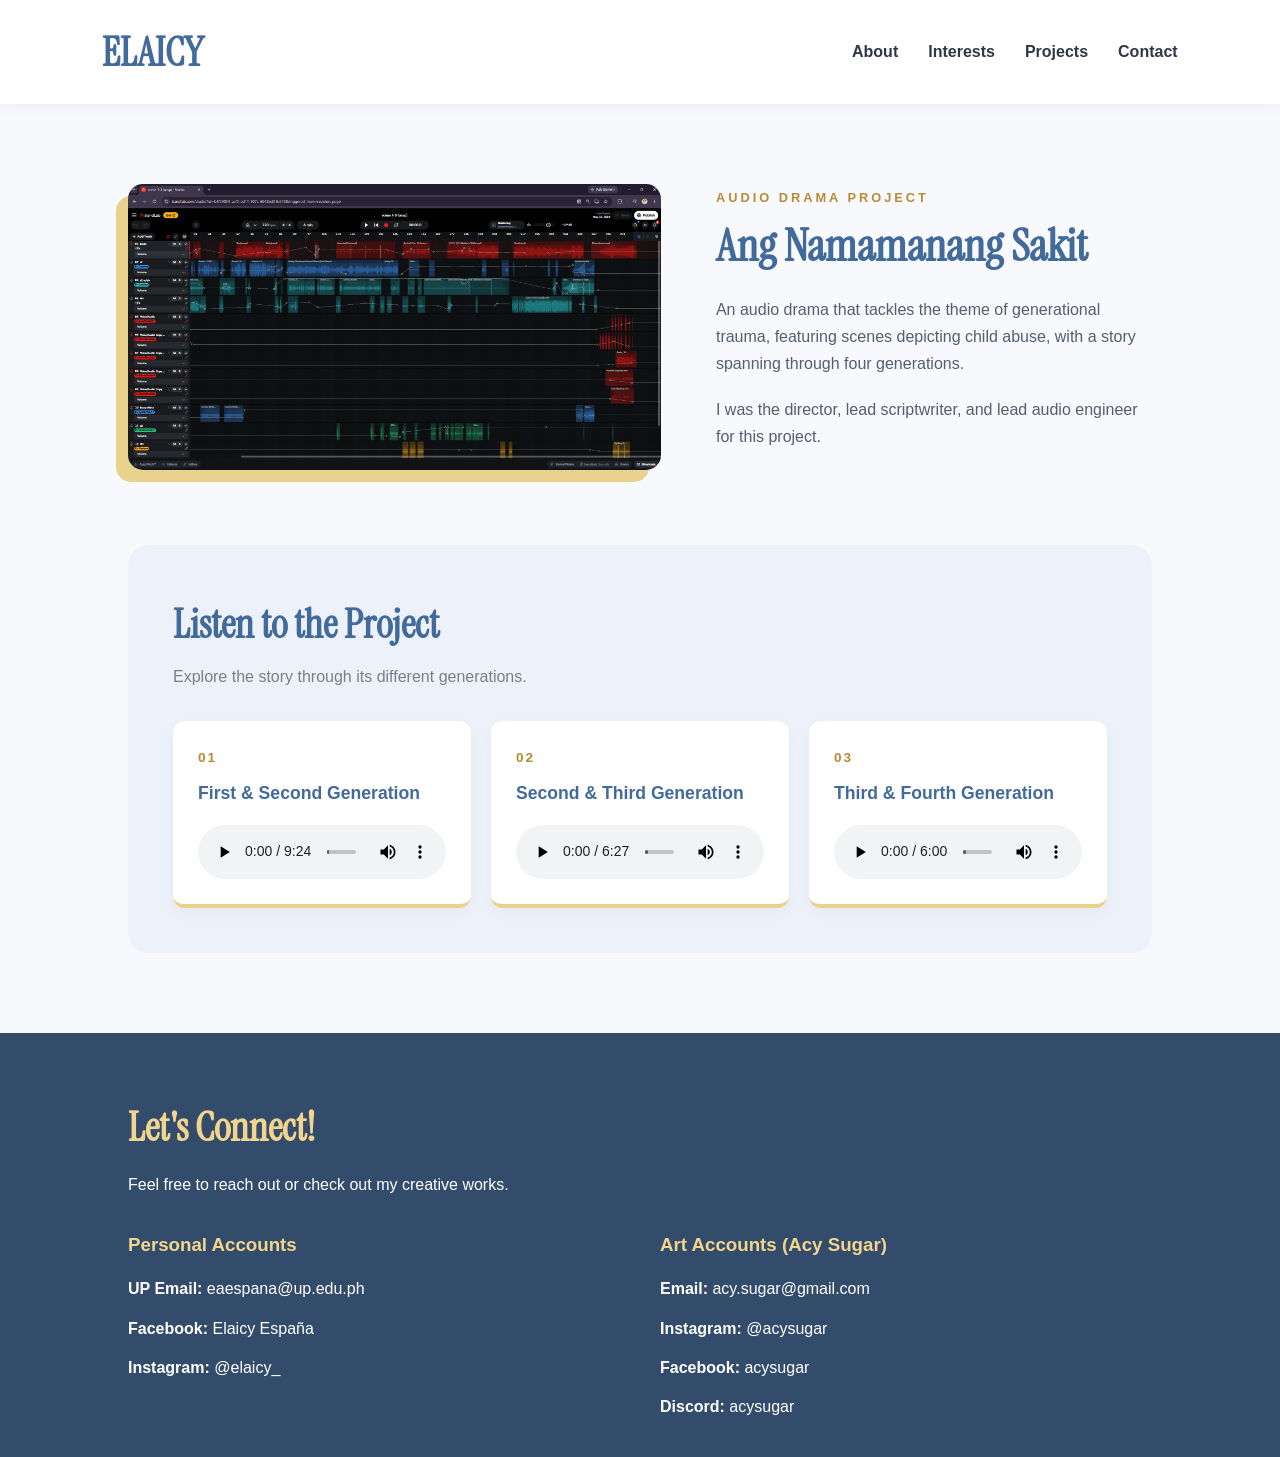
==== commit 0b91f5bb: "Add favicon link to HTML head" ====
--- a/ang-namamanang-sakit.html
+++ b/ang-namamanang-sakit.html
@@ -7,6 +7,7 @@
 
     <title>Elaicy's Profile | Ang Namamanang Sakit</title>
 
+    <link rel="icon" type="image/x-icon" href="images/E-favicon.png">
     <link rel="stylesheet" href="mystyles.css">
     <link rel="preconnect" href="https://fonts.googleapis.com">
     <link rel="preconnect" href="https://fonts.gstatic.com" crossorigin>
--- a/mystyles.css
+++ b/mystyles.css
@@ -14,6 +14,10 @@
     background-color: #f8f9fc;
     color: #303747;
     line-height: 1.7;
+}
+
+.header-special {
+    font-family: "Instrument Serif", serif;
 }
 
 .site-header {
@@ -65,7 +69,6 @@
     align-items: center;
     justify-content: center;
     gap: 55px;
-
     padding: 90px 10%;
     max-width: 1400px;
     margin: auto;
@@ -84,12 +87,18 @@
     box-shadow: -12px 12px 0 #e9d28d;
 }
 
-.header-special {
-    font-family: "Instrument Serif", serif;
-}
-
 .about-content {
     flex: 1.5;
+}
+
+.about-content h1 {
+    color: #426b9b;
+    line-height: 1.2;
+    margin-bottom: 22px;
+}
+
+.about-content p {
+    margin-bottom: 15px;
 }
 
 .subtitle {
@@ -98,16 +107,6 @@
     letter-spacing: 3px;
     font-size: 0.8rem;
     margin-bottom: 12px;
-}
-
-.about-content h1 {
-    color: #426b9b;
-    line-height: 1.2;
-    margin-bottom: 22px;
-}
-
-.about-content p {
-    margin-bottom: 15px;
 }
 
 .bonus {
@@ -185,6 +184,7 @@
 }
 
 .project-card a {
+    display: block;
     text-decoration: none;
     color: inherit;
 }
@@ -208,6 +208,20 @@
 
 .project-content p {
     color: #555e6d;
+}
+
+.project-content-link {
+    margin-top: 10px;
+}
+
+.project-content .project-content-link p {
+    color: #426b9b;
+    cursor: pointer;
+    transition: color 0.3s ease;
+}
+
+.project-content:hover .project-content-link p {
+    color: #b88b36;
 }
 
 .site-footer {
@@ -271,8 +285,31 @@
     padding: 80px 10%;
 }
 
-#love-through-a-prism {
-    margin-bottom: 40px;
+.project-page-desc {
+    min-width: 0;
+}
+
+.project-page-desc .subtitle {
+    color: #b88b36;
+    font-weight: bold;
+    letter-spacing: 3px;
+    font-size: 0.8rem;
+    margin-bottom: 12px;
+}
+
+.project-page-desc h1 {
+    font-family: "Instrument Serif", serif;
+    color: #426b9b;
+    font-size: 2.8rem;
+    line-height: 1.2;
+    margin-bottom: 22px;
+}
+
+.project-page-desc p:not(.subtitle) {
+    color: #555e6d;
+    font-size: 1rem;
+    line-height: 1.8;
+    margin-bottom: 18px;
 }
 
 .project-gallery-three {
@@ -307,30 +344,105 @@
     box-shadow: 0 5px 15px rgba(0, 0, 0, 0.06);
 }
 
-.project-audio-section {
+.project-hero-portrait {
+    display: grid;
+    grid-template-columns: 0.8fr 1.2fr;
+    align-items: center;
+    gap: 55px;
+}
+
+.project-gallery-portrait {
+    width: 100%;
+    max-width: 420px;
+    margin: auto;
+}
+
+.project-gallery-portrait img {
+    display: block;
+    width: 100%;
+    height: auto;
+    border-radius: 15px;
+    box-shadow: -12px 12px 0 #e9d28d;
+}
+
+.ans-project-page {
+    max-width: 1400px;
+    margin: auto;
+    padding: 80px 10%;
+}
+
+.ans-project-hero {
+    display: grid;
+    grid-template-columns: 1.1fr 0.9fr;
+    align-items: center;
+    gap: 55px;
+    margin-bottom: 75px;
+}
+
+.ans-project-image {
+    width: 100%;
+    min-width: 0;
+}
+
+.ans-project-image img {
+    display: block;
+    width: 100%;
+    height: auto;
+    border-radius: 15px;
+    box-shadow: -12px 12px 0 #e9d28d;
+}
+
+.ans-project-desc {
+    min-width: 0;
+}
+
+.ans-project-desc .subtitle {
+    color: #b88b36;
+    font-weight: bold;
+    letter-spacing: 3px;
+    font-size: 0.8rem;
+    margin-bottom: 12px;
+}
+
+.ans-project-desc h1 {
+    font-family: "Instrument Serif", serif;
+    color: #426b9b;
+    font-size: 2.8rem;
+    line-height: 1.2;
+    margin-bottom: 22px;
+}
+
+.ans-project-desc p:not(.subtitle) {
+    color: #555e6d;
+    margin-bottom: 18px;
+}
+
+.ans-audio-section {
     background-color: #edf2fa;
     padding: 45px;
     border-radius: 20px;
 }
 
-.project-audio-section h2 {
+.ans-audio-section h2 {
     font-family: "Instrument Serif", serif;
     font-size: 2.5rem;
     color: #426b9b;
     margin-bottom: 5px;
 }
 
-.project-audio-section .section-intro {
+.ans-audio-intro {
+    color: #777f8e;
     margin-bottom: 30px;
 }
 
-.project-page-audio {
+.ans-audio-grid {
     display: grid;
-    grid-template-columns: repeat(3, 1fr);
+    grid-template-columns: repeat(3, minmax(0, 1fr));
     gap: 20px;
 }
 
-.audio-card {
+.ans-audio-card {
+    min-width: 0;
     background-color: #ffffff;
     padding: 25px;
     border-radius: 12px;
@@ -339,11 +451,11 @@
     transition: transform 0.3s ease;
 }
 
-.audio-card:hover {
+.ans-audio-card:hover {
     transform: translateY(-5px);
 }
 
-.audio-number {
+.ans-audio-number {
     display: block;
     color: #b88b36;
     font-weight: bold;
@@ -352,38 +464,54 @@
     margin-bottom: 12px;
 }
 
-.audio-card h3 {
+.ans-audio-card h3 {
     color: #426b9b;
     font-size: 1.1rem;
     margin-bottom: 20px;
     line-height: 1.4;
 }
 
-.audio-card audio {
+.ans-audio-card audio {
     display: block;
     width: 100%;
     max-width: 100%;
 }
 
-.project-hero-portrait {
-    display: grid;
-    grid-template-columns: 0.8fr 1.2fr;
-    align-items: center;
-    gap: 55px;
-}
-
-.project-gallery-portrait {
-    width: 100%;
-    max-width: 420px;
-    margin: auto;
-}
-
-.project-gallery-portrait img {
-    display: block;
-    width: 100%;
-    height: auto;
-    border-radius: 15px;
-    box-shadow: -12px 12px 0 #e9d28d;
+
+@media screen and (max-width: 900px) {
+
+    .project-hero-portrait {
+        grid-template-columns: 1fr;
+        gap: 35px;
+    }
+
+    .project-gallery-portrait {
+        max-width: 350px;
+    }
+
+    .project-page-desc h1 {
+        font-size: 2.5rem;
+    }
+
+    .ans-project-hero {
+        grid-template-columns: 1fr;
+        gap: 40px;
+        margin-bottom: 55px;
+    }
+
+    .ans-project-image {
+        max-width: 700px;
+        margin: auto;
+    }
+
+    .ans-project-desc {
+        max-width: 700px;
+        margin: auto;
+    }
+
+    .ans-audio-grid {
+        grid-template-columns: 1fr;
+    }
 }
 
 
@@ -415,7 +543,7 @@
     .about-content h1 {
         font-size: 30px;
     }
-
+    
     .interests-section,
     .projects-section {
         padding: 55px 7%;
@@ -435,33 +563,34 @@
         padding: 45px 7% 20px;
     }
 
-    .project-page {
+
+    .project-page,
+    .ans-project-page {
         padding: 50px 7%;
     }
-    
+
     .project-gallery-three {
         gap: 12px;
     }
 
-    .project-audio-section {
-        padding: 25px;
-    }
-
-    .project-audio-section h2 {
+    .project-page-desc h1 {
+        font-size: 2.1rem;
+    }
+
+    .ans-project-desc h1 {
+        font-size: 2.5rem;
+    }
+
+    .ans-audio-section {
+        padding: 30px;
+    }
+
+    .ans-audio-section h2 {
         font-size: 2rem;
     }
 
-    .audio-card {
+    .ans-audio-card {
         padding: 22px;
-    }
-
-    .project-hero-portrait {
-        grid-template-columns: 1fr;
-        gap: 35px;
-    }
-
-    .project-gallery-portrait {
-        max-width: 350px;
     }
 }
 
@@ -479,14 +608,19 @@
         font-size: 14px;
     }
 
-    .project-page {
+    .project-page,
+    .ans-project-page {
         padding: 35px 5%;
     }
 
     .project-card img {
         height: 220px;
     }
-    
+
+    .project-content-link {
+        text-align: center;
+    }
+
     .project-gallery-three {
         grid-template-columns: 1fr;
     }
@@ -495,7 +629,11 @@
         grid-column: auto;
     }
 
-    .project-audio-section {
+    .ans-project-desc h1 {
+        font-size: 2.1rem;
+    }
+
+    .ans-audio-section {
         padding: 20px 15px;
     }
 }
@@ -506,6 +644,7 @@
 }
 
 @media (prefers-reduced-motion: reduce) {
+
     html {
         scroll-behavior: auto;
     }
